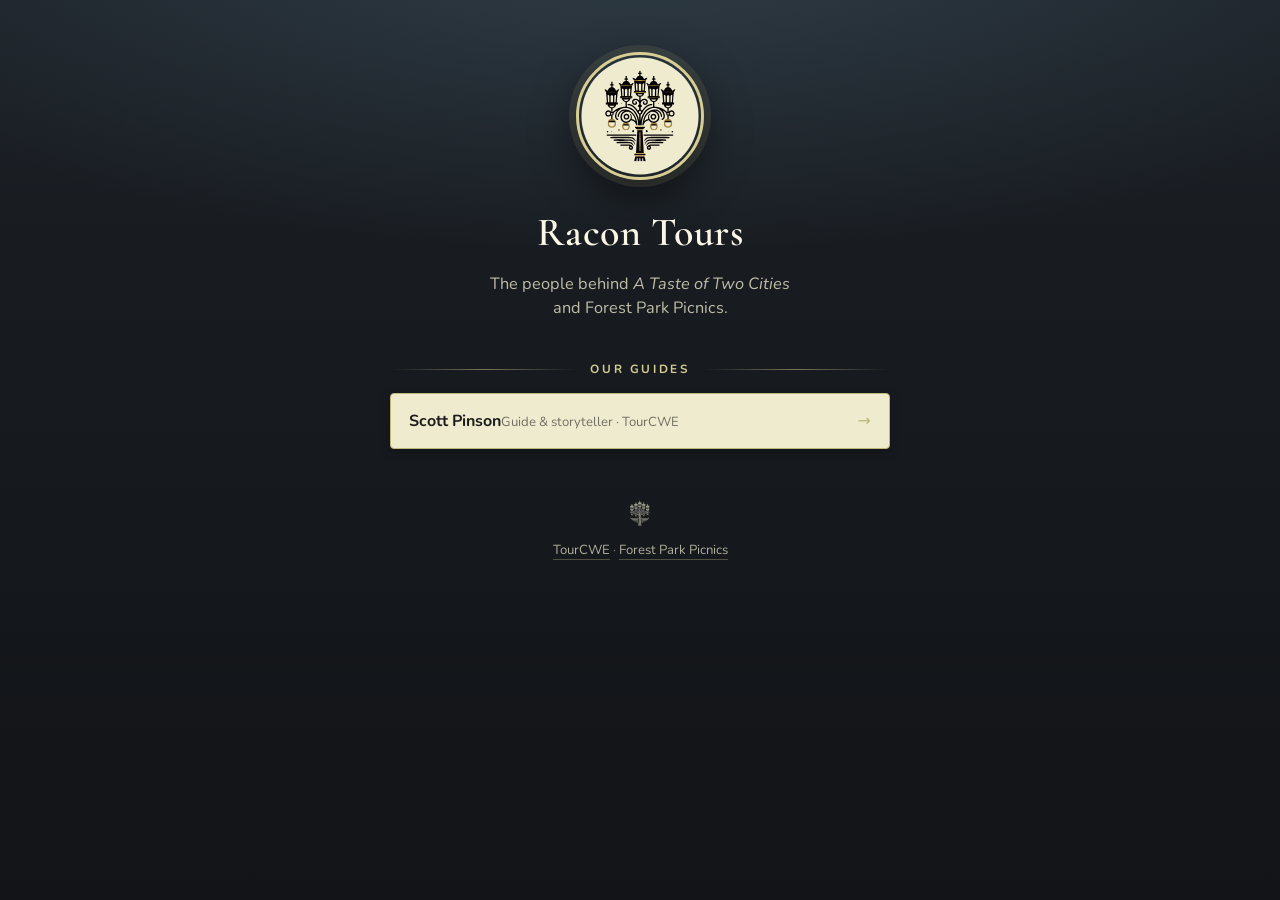
==== index.html @ 9bbccfd8 "Initial: team.racon.tours hub + Scott Pinson profile" ====
<!DOCTYPE html>
<html lang="en">
<head>
  <meta charset="UTF-8">
  <meta name="viewport" content="width=device-width, initial-scale=1.0">
  <meta name="robots" content="noindex, follow">
  <title>Racon Tours · Team</title>
  <meta name="description" content="Guides and team behind Racon Tours — TourCWE and Forest Park Picnics in St. Louis.">
  <link rel="icon" type="image/svg+xml" href="/assets/logo/favicon.svg">
  <link rel="icon" type="image/x-icon" href="/favicon.ico">
  <link rel="apple-touch-icon" sizes="180x180" href="/apple-touch-icon.png">
  <link rel="preconnect" href="https://fonts.googleapis.com">
  <link rel="preconnect" href="https://fonts.gstatic.com" crossorigin>
  <link href="https://fonts.googleapis.com/css2?family=Cormorant+Garamond:wght@400;500;600&family=Nunito:wght@400;600;700&display=swap" rel="stylesheet">
  <link rel="stylesheet" href="/css/profile.css?v=2026-05-23">
</head>
<body>
<main class="wrap">
  <header class="profile-head">
    <img class="avatar" src="/assets/logo/logo-on-cream-disc.svg" width="128" height="128" alt="Racon Tours">
    <h1 class="name">Racon Tours</h1>
    <p class="tagline">The people behind <em>A Taste of Two Cities</em> and Forest Park Picnics.</p>
  </header>

  <h2 class="section-title">Our Guides</h2>
  <a class="link" href="/scott/">
    <span class="link__body"><span class="link__title">Scott Pinson</span><span class="link__sub">Guide &amp; storyteller · TourCWE</span></span><span class="link__arrow">&#8594;</span>
  </a>

  <footer class="foot">
    <img class="foot__mark" src="/assets/logo/lamp-vector-inverse.svg" alt="" aria-hidden="true">
    <p><a href="https://tourcwe.com/">TourCWE</a> &middot; <a href="https://forestparkpicnics.com/">Forest Park Picnics</a></p>
  </footer>
</main>
</body>
</html>
---- css/profile.css ----
/* Racon Tours — team profile pages (link-in-bio)
   Brand tokens mirror tourcwe.com styles.css */
:root{
  --blue:#628395; --blue-dark:#4e6b7a;
  --gold:#d6ce93; --gold-dark:#bdb87a;
  --cream:#efebce; --cream-dark:#e4dfbd;
  --dark:#1c1c1c; --sage:#607466;
  --font-display:'Cormorant Garamond',Georgia,serif;
  --font-body:'Nunito',system-ui,sans-serif;
  --radius:4px;
}
*{box-sizing:border-box;margin:0;padding:0}
html{-webkit-text-size-adjust:100%}
body{
  font-family:var(--font-body);
  color:var(--cream);
  line-height:1.5;
  min-height:100vh;
  -webkit-font-smoothing:antialiased;
  background:#14171b;
  background:
    radial-gradient(120% 60% at 50% -8%, rgba(98,131,149,.30), transparent 60%),
    linear-gradient(180deg,#1b2026 0%,#15181c 60%,#121417 100%);
  background-attachment:fixed;
}

.wrap{max-width:540px;margin:0 auto;padding:52px 20px 56px}

/* ---- header ---- */
.profile-head{text-align:center}
.avatar{
  width:128px;height:128px;border-radius:50%;object-fit:cover;display:block;margin:0 auto;
  border:3px solid var(--gold);
  box-shadow:0 0 0 7px rgba(214,206,147,.10), 0 14px 44px rgba(0,0,0,.55);
}
.name{
  font-family:var(--font-display);font-weight:600;font-size:2.5rem;
  letter-spacing:.5px;margin-top:22px;color:#fbf7e6;
}
.tagline{
  color:rgba(239,235,206,.78);font-size:1.02rem;
  max-width:32ch;margin:10px auto 0;
}

/* ---- section divider ---- */
.section-title{
  display:flex;align-items:center;gap:14px;
  margin:40px 2px 14px;
  color:var(--gold);font-size:.74rem;font-weight:700;
  letter-spacing:.22em;text-transform:uppercase;
}
.section-title::before,.section-title::after{
  content:"";flex:1;height:1px;
  background:linear-gradient(90deg,transparent,rgba(214,206,147,.5),transparent);
}

/* ---- link cards ---- */
.link{
  display:flex;align-items:center;gap:14px;
  background:var(--cream);color:var(--dark);text-decoration:none;
  border:1px solid var(--gold-dark);border-radius:var(--radius);
  padding:15px 18px;margin:10px 0;
  box-shadow:0 2px 10px rgba(0,0,0,.28);
  transition:transform .15s ease,box-shadow .15s ease,background .15s ease;
}
.link:hover,.link:focus-visible{
  transform:translateY(-2px);background:#fffdf2;
  box-shadow:0 9px 24px rgba(0,0,0,.38);outline:none;
}
.link:focus-visible{border-color:var(--blue)}
.link__body{flex:1;min-width:0}
.link__title{font-weight:700;font-size:1rem;line-height:1.25}
.link__sub{font-size:.82rem;color:rgba(28,28,28,.6);margin-top:3px;line-height:1.35}
.link__arrow{color:var(--gold-dark);font-size:1rem;flex-shrink:0;transition:transform .15s ease}
.link:hover .link__arrow{transform:translate(2px,-2px)}

/* ---- footer ---- */
.foot{text-align:center;margin-top:50px;color:rgba(239,235,206,.5);font-size:.82rem}
.foot__mark{height:30px;width:auto;opacity:.65;margin:0 auto 12px;display:block}
.foot a{color:rgba(239,235,206,.72);text-decoration:none;border-bottom:1px solid rgba(214,206,147,.3)}
.foot a:hover{color:var(--gold)}

@media (max-width:480px){
  .wrap{padding:40px 16px 48px}
  .name{font-size:2.1rem}
  .avatar{width:112px;height:112px}
}
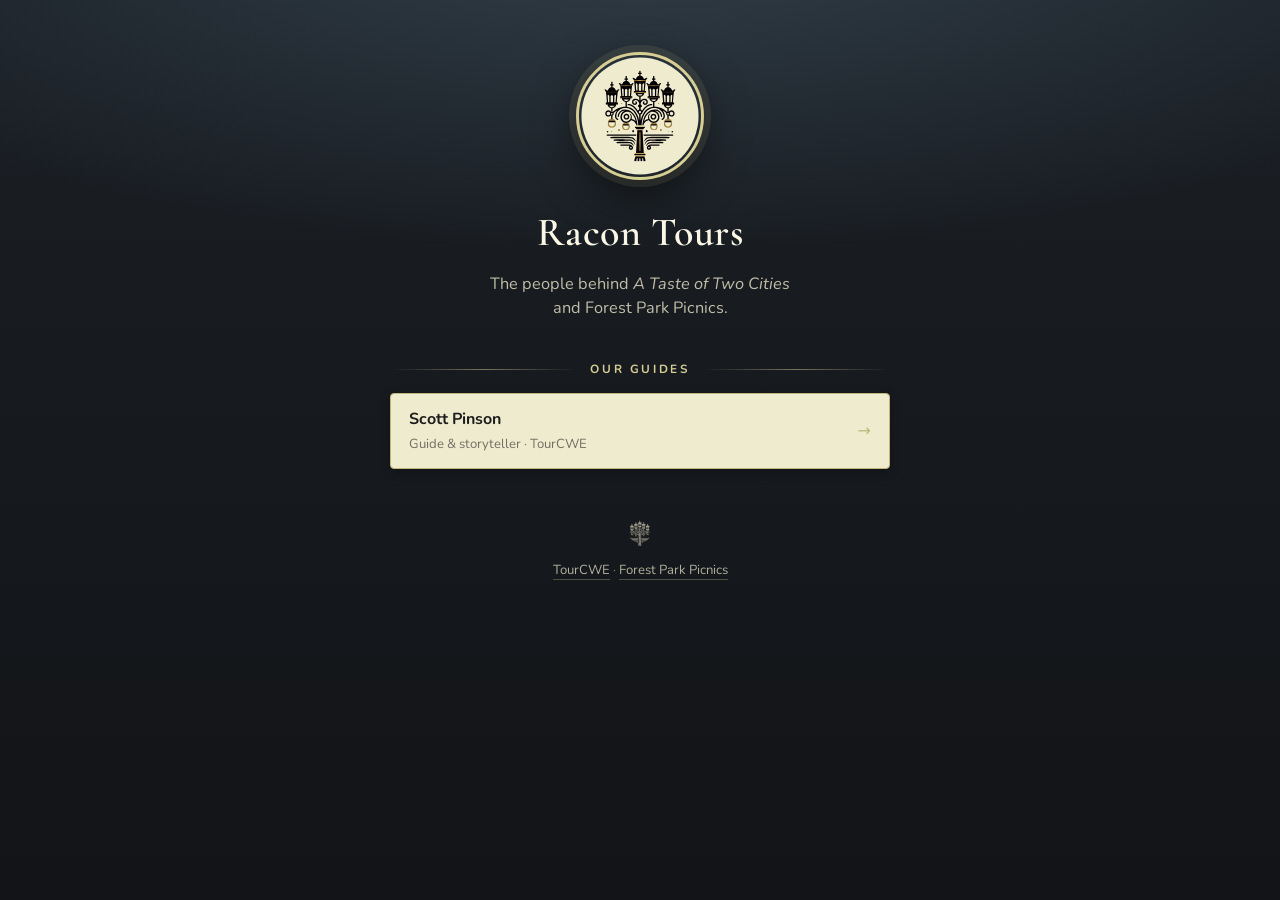
==== commit 024adffe: "Scott profile: stack title/desc, drop Venmo handle subline" ====
--- a/index.html
+++ b/index.html
@@ -12,7 +12,7 @@
   <link rel="preconnect" href="https://fonts.googleapis.com">
   <link rel="preconnect" href="https://fonts.gstatic.com" crossorigin>
   <link href="https://fonts.googleapis.com/css2?family=Cormorant+Garamond:wght@400;500;600&family=Nunito:wght@400;600;700&display=swap" rel="stylesheet">
-  <link rel="stylesheet" href="/css/profile.css?v=2026-05-23">
+  <link rel="stylesheet" href="/css/profile.css?v=2026-05-23b">
 </head>
 <body>
 <main class="wrap">
--- a/css/profile.css
+++ b/css/profile.css
@@ -69,8 +69,8 @@
 }
 .link:focus-visible{border-color:var(--blue)}
 .link__body{flex:1;min-width:0}
-.link__title{font-weight:700;font-size:1rem;line-height:1.25}
-.link__sub{font-size:.82rem;color:rgba(28,28,28,.6);margin-top:3px;line-height:1.35}
+.link__title{display:block;font-weight:700;font-size:1rem;line-height:1.3}
+.link__sub{display:block;font-size:.82rem;color:rgba(28,28,28,.6);margin-top:5px;line-height:1.4}
 .link__arrow{color:var(--gold-dark);font-size:1rem;flex-shrink:0;transition:transform .15s ease}
 .link:hover .link__arrow{transform:translate(2px,-2px)}
 
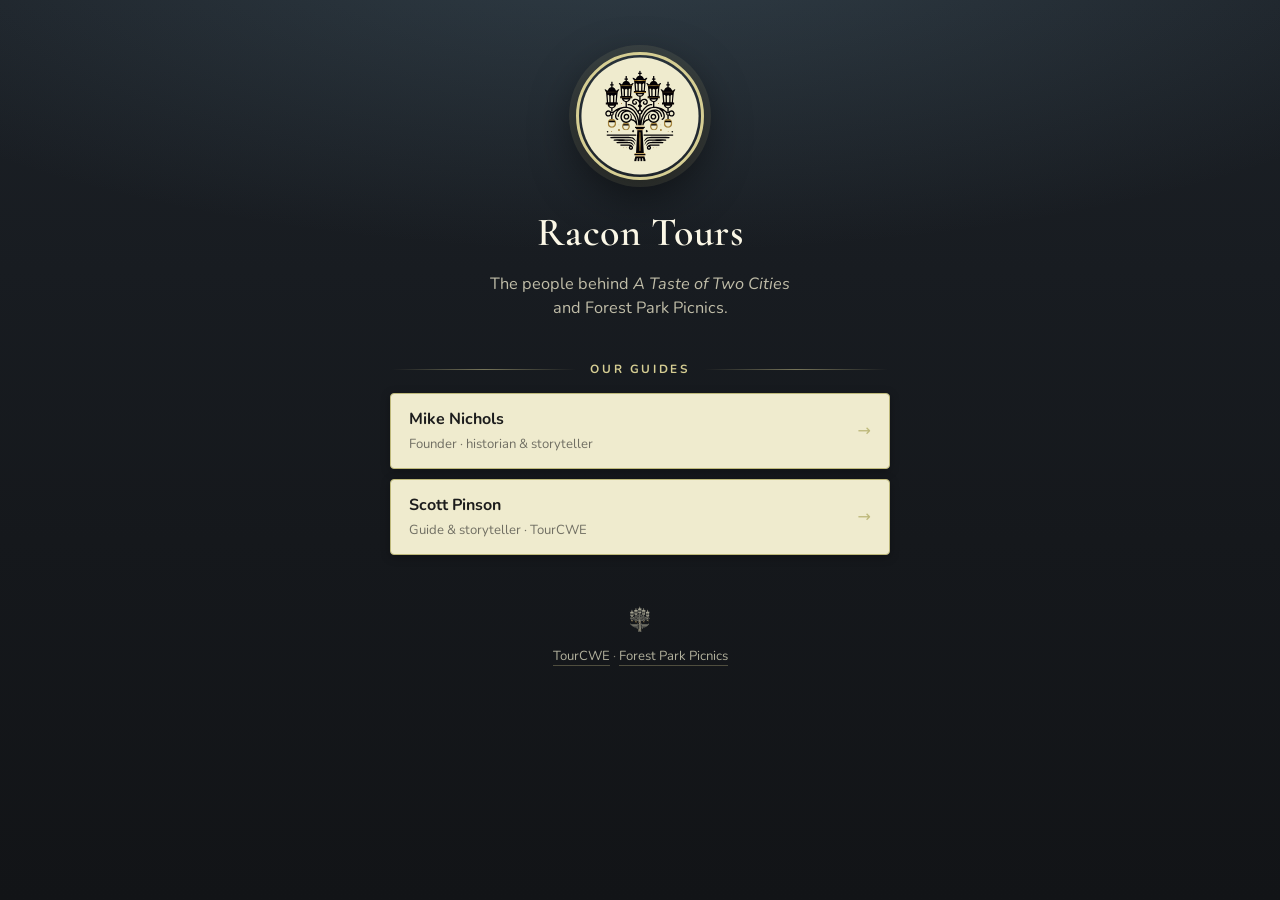
==== commit 82e1e98d: "Add Mike Nichols profile; list both guides on hub" ====
--- a/index.html
+++ b/index.html
@@ -23,6 +23,9 @@
   </header>
 
   <h2 class="section-title">Our Guides</h2>
+  <a class="link" href="/mike/">
+    <span class="link__body"><span class="link__title">Mike Nichols</span><span class="link__sub">Founder · historian &amp; storyteller</span></span><span class="link__arrow">&#8594;</span>
+  </a>
   <a class="link" href="/scott/">
     <span class="link__body"><span class="link__title">Scott Pinson</span><span class="link__sub">Guide &amp; storyteller · TourCWE</span></span><span class="link__arrow">&#8594;</span>
   </a>
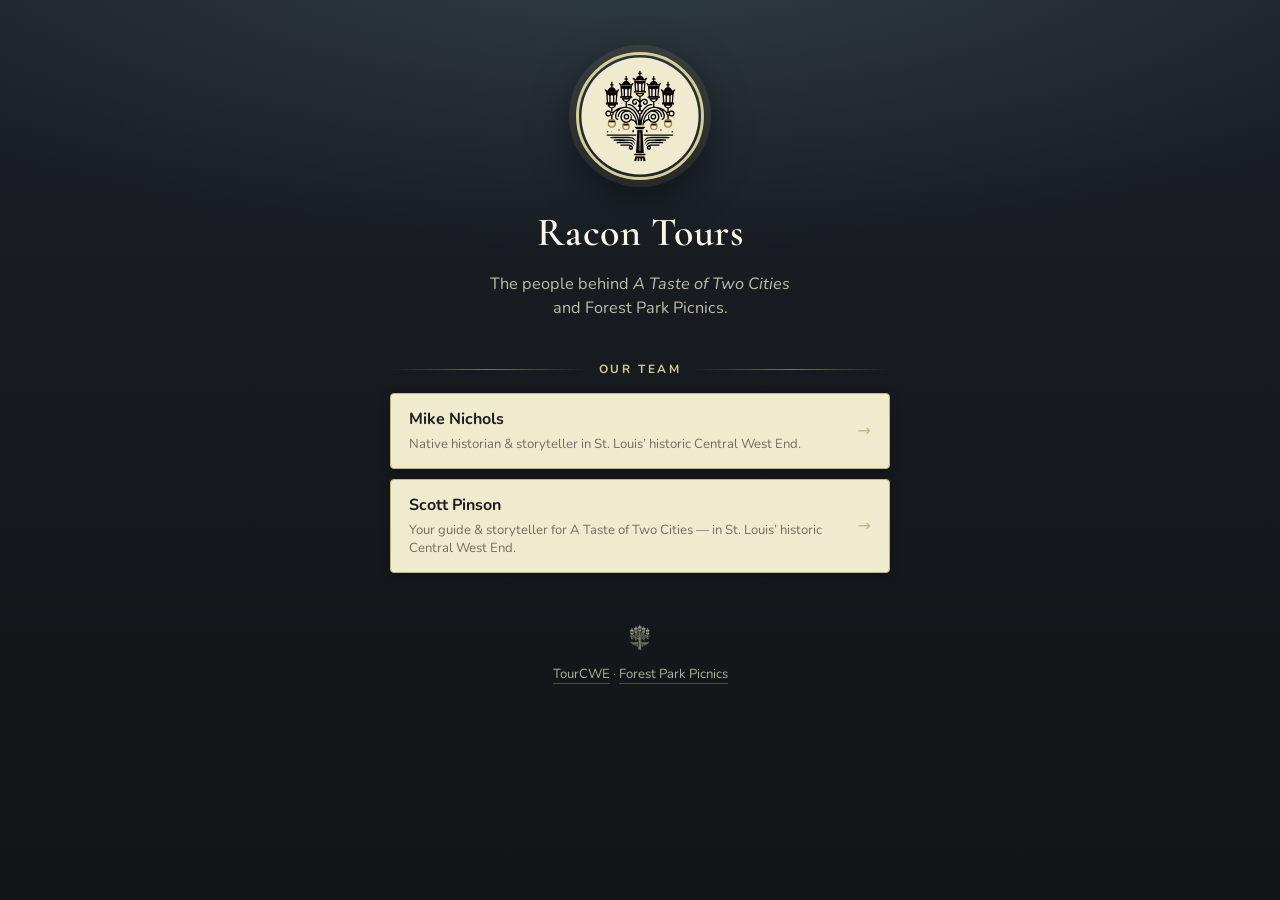
==== commit 942c3ac3: "Sheet-driven publisher: nightly cron rebuilds static shells; client fetches live link/section conten" ====
--- a/index.html
+++ b/index.html
@@ -3,16 +3,16 @@
 <head>
   <meta charset="UTF-8">
   <meta name="viewport" content="width=device-width, initial-scale=1.0">
-  <meta name="robots" content="noindex, follow">
+  <meta name="robots" content="noindex, nofollow">
   <title>Racon Tours · Team</title>
-  <meta name="description" content="Guides and team behind Racon Tours — TourCWE and Forest Park Picnics in St. Louis.">
+  <meta name="description" content="Guides and team behind Racon Tours.">
   <link rel="icon" type="image/svg+xml" href="/assets/logo/favicon.svg">
   <link rel="icon" type="image/x-icon" href="/favicon.ico">
   <link rel="apple-touch-icon" sizes="180x180" href="/apple-touch-icon.png">
   <link rel="preconnect" href="https://fonts.googleapis.com">
   <link rel="preconnect" href="https://fonts.gstatic.com" crossorigin>
   <link href="https://fonts.googleapis.com/css2?family=Cormorant+Garamond:wght@400;500;600&family=Nunito:wght@400;600;700&display=swap" rel="stylesheet">
-  <link rel="stylesheet" href="/css/profile.css?v=2026-05-23b">
+  <link rel="stylesheet" href="/css/profile.css?v=2026-06-01">
 </head>
 <body>
 <main class="wrap">
@@ -22,12 +22,12 @@
     <p class="tagline">The people behind <em>A Taste of Two Cities</em> and Forest Park Picnics.</p>
   </header>
 
-  <h2 class="section-title">Our Guides</h2>
+  <h2 class="section-title">Our Team</h2>
   <a class="link" href="/mike/">
-    <span class="link__body"><span class="link__title">Mike Nichols</span><span class="link__sub">Founder · historian &amp; storyteller</span></span><span class="link__arrow">&#8594;</span>
+    <span class="link__body"><span class="link__title">Mike Nichols</span><span class="link__sub">Native historian & storyteller in St. Louis’ historic Central West End.</span></span><span class="link__arrow">&#8594;</span>
   </a>
   <a class="link" href="/scott/">
-    <span class="link__body"><span class="link__title">Scott Pinson</span><span class="link__sub">Guide &amp; storyteller · TourCWE</span></span><span class="link__arrow">&#8594;</span>
+    <span class="link__body"><span class="link__title">Scott Pinson</span><span class="link__sub">Your guide & storyteller for A Taste of Two Cities — in St. Louis’ historic Central West End.</span></span><span class="link__arrow">&#8594;</span>
   </a>
 
   <footer class="foot">
--- a/css/profile.css
+++ b/css/profile.css
@@ -80,6 +80,11 @@
 .foot a{color:rgba(239,235,206,.72);text-decoration:none;border-bottom:1px solid rgba(214,206,147,.3)}
 .foot a:hover{color:var(--gold)}
 
+.loading{
+  text-align:center;color:rgba(239,235,206,.55);
+  font-size:.9rem;font-style:italic;margin:30px 0 10px;
+}
+
 @media (max-width:480px){
   .wrap{padding:40px 16px 48px}
   .name{font-size:2.1rem}
